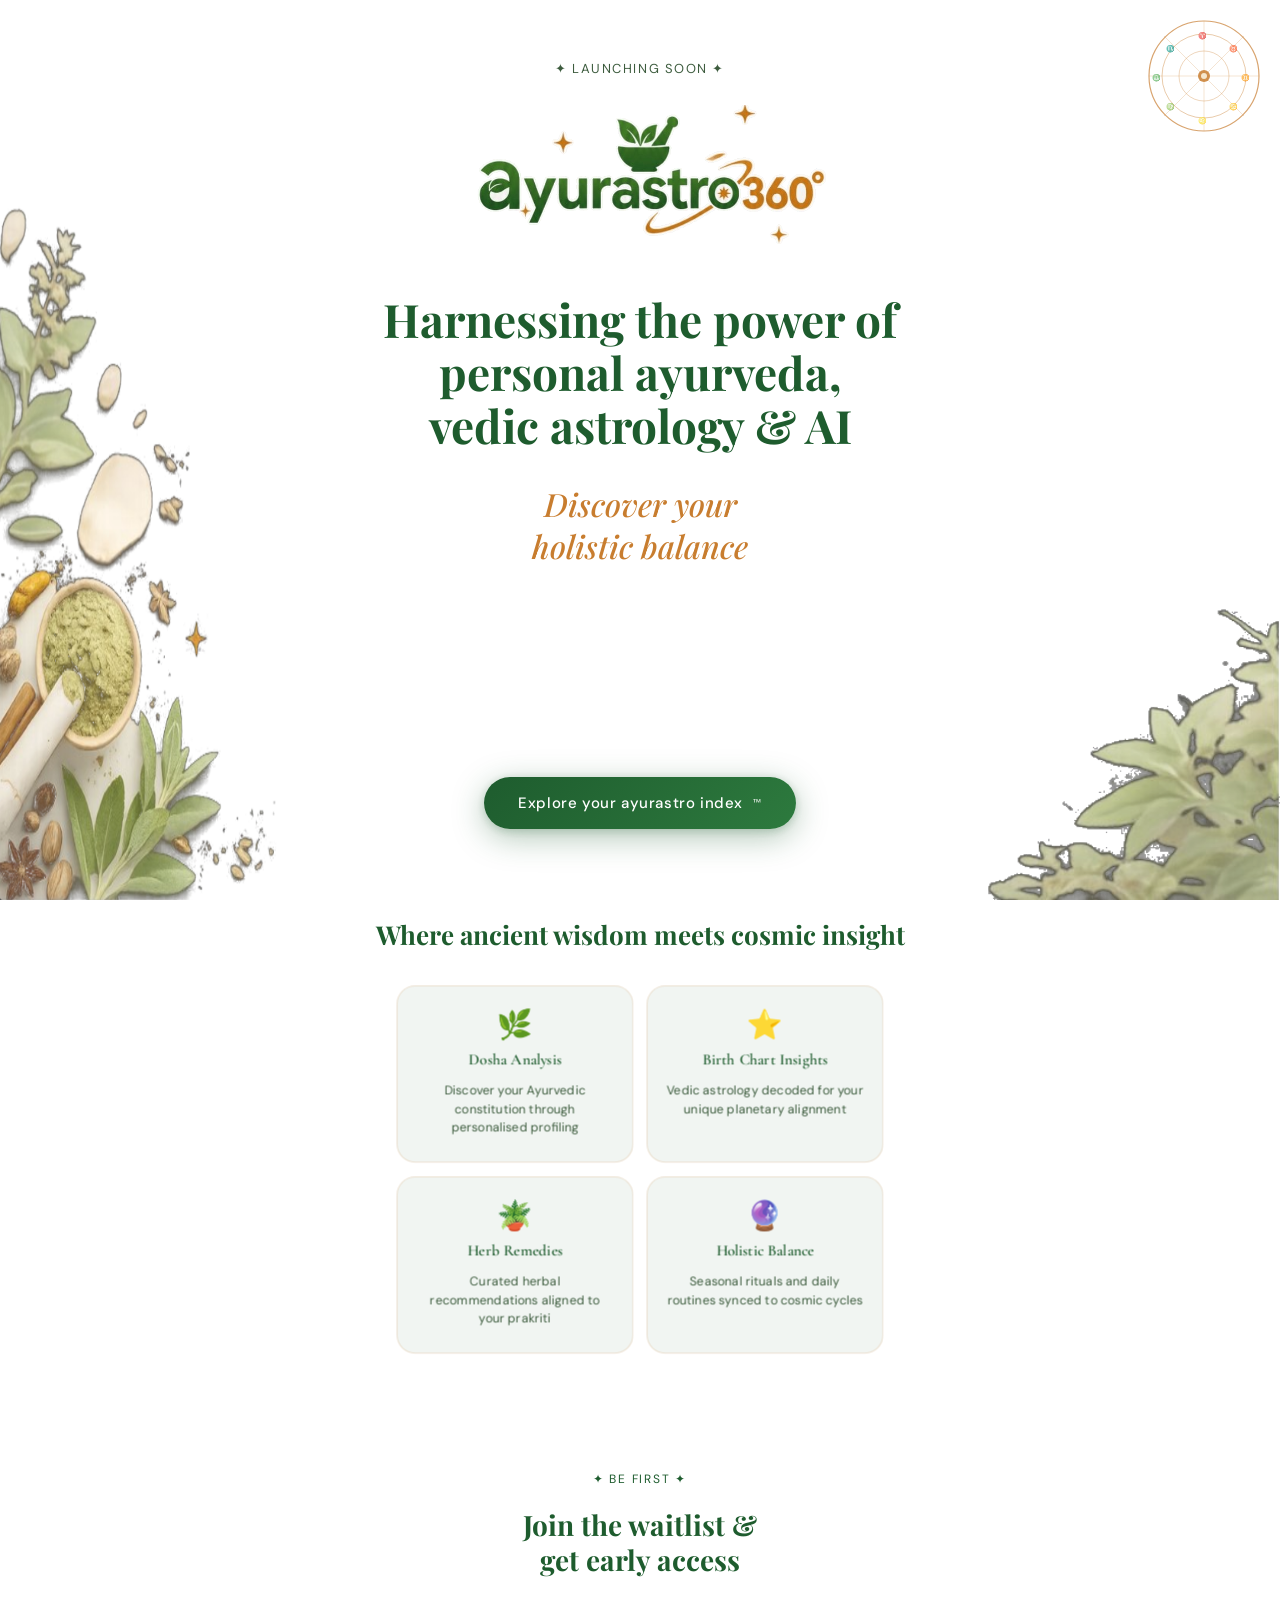
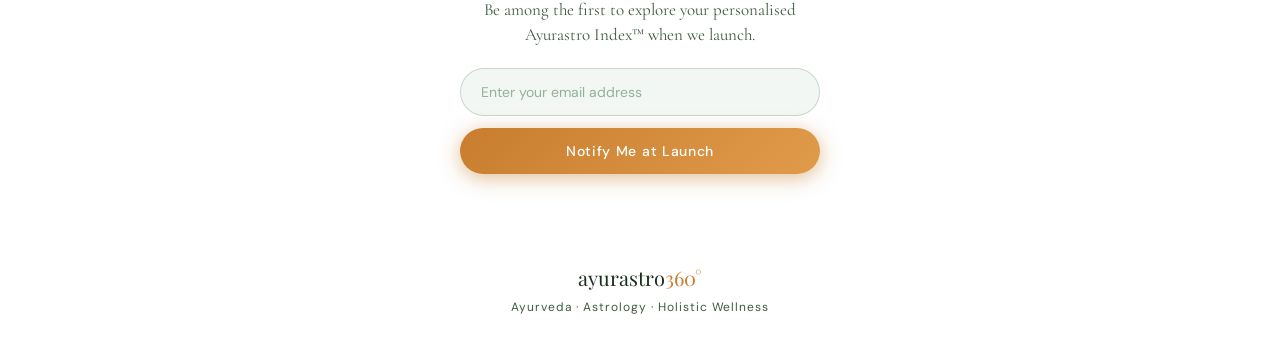
==== index.html @ b3f322e7 ""Clean logo photo, removed white background and set blend mode to multiply for better integration wi" ====
<!DOCTYPE html>
<html lang="en">
<head>
  <meta charset="UTF-8" />
  <meta name="viewport" content="width=device-width, initial-scale=1.0" />
  <title>Ayurastro 360° — Launching Soon</title>
  <link rel="preconnect" href="https://fonts.googleapis.com" />
  <link rel="preconnect" href="https://fonts.gstatic.com" crossorigin />
  <link href="https://fonts.googleapis.com/css2?family=Playfair+Display:ital,wght@0,500;0,700;1,500&family=Cormorant+Garamond:wght@300;400;600&family=DM+Sans:wght@300;400;500&display=swap" rel="stylesheet" />
  <style>
    *, *::before, *::after { box-sizing: border-box; margin: 0; padding: 0; }
    :root {
      --green-deep: #1e5c2e; --green-mid: #2d7a3e; --green-light: #4a9e5c;
      --gold: #c87d2f; --gold-light: #e09b4a; --gold-pale: #f5e6cc;
      --cream: #f8f4ed; --cream-dark: #ede8df; --text-dark: #1a2e1c; --text-mid: #3d5c3e;
    }
    html { scroll-behavior: smooth; }
    html, body { background: #ffffff; }
    body { font-family: 'DM Sans', sans-serif; background: #ffffff; color: var(--text-dark); min-height: 100vh; overflow-x: hidden; }

  .plant-decoration {
  position: fixed;
  bottom: 0;
  right: 0;
  width: 300px;
  height: auto;
  pointer-events: none;
  z-index: 2;
  opacity: 0.9;
}

.herbs-left {
  position: fixed;
  bottom: 0;
  left: 0;
  width: 280px;
  height: auto;
  pointer-events: none;
  z-index: 2;
  opacity: 0.92;
}

    .hero { position: relative; min-height: auto; display: flex; flex-direction: column; align-items: center; justify-content: flex-start; padding: 0; background: #ffffff; }
    @keyframes fadeSlideIn { from { opacity: 0; transform: scale(0.95) translateY(10px); } to { opacity: 1; transform: scale(1) translateY(0); } }
    .hero-content { position: relative; z-index: 10; display: flex; flex-direction: column; align-items: center; text-align: center; padding: 60px 40px 140px; max-width: 600px; width: 100%; background: #ffffff; }
    .launching-badge { font-family: 'DM Sans', sans-serif; font-size: 13px; font-weight: 400; letter-spacing: 0.12em; color: var(--text-mid); text-transform: uppercase; margin-bottom: 28px; opacity: 0; animation: fadeUp 0.8s ease 0.4s forwards; }
    .logo-area { display: flex; flex-direction: column; align-items: center; gap: 6px; margin-bottom: 36px; background: transparent; opacity: 0; animation: fadeUp 0.9s ease 0.6s forwards; }
    .logo-photo { width: 100%; max-width: 420px; height: auto; display: block; mix-blend-mode: multiply; background: transparent; }
    .headline { font-family: 'Playfair Display', serif; font-size: clamp(30px, 7vw, 46px); font-weight: 700; line-height: 1.15; color: var(--green-deep); margin-bottom: 32px; opacity: 0; animation: fadeUp 0.9s ease 0.8s forwards; }
    .divider { display: flex; align-items: center; gap: 12px; margin-bottom: 28px; opacity: 0; animation: fadeUp 0.9s ease 1s forwards; }
    .divider-line { width: 60px; height: 1px; background: linear-gradient(90deg, transparent, var(--gold), transparent); }
    .divider-diamond { color: var(--gold); font-size: 16px; }
    .subheadline { font-family: 'Playfair Display', serif; font-size: clamp(22px, 5vw, 32px); font-weight: 500; font-style: italic; color: var(--gold); margin-bottom: 50px; line-height: 1.3; opacity: 0; animation: fadeUp 0.9s ease 1.1s forwards; }
    .cta-wrap { position: sticky; bottom: 0; width: 100%; padding: 20px 30px 28px; background:  transparent; display: flex; justify-content: center; z-index: 20; opacity: 0; animation: fadeUp 0.9s ease 1.5s forwards; }
    .cta-btn { display: inline-flex; align-items: center; gap: 10px; background: linear-gradient(135deg, var(--green-deep) 0%, var(--green-mid) 100%); color: #fff; font-family: 'DM Sans', sans-serif; font-size: 15px; font-weight: 500; letter-spacing: 0.04em; padding: 16px 34px; border-radius: 50px; border: none; cursor: pointer; text-decoration: none; transition: transform 0.2s ease, box-shadow 0.2s ease; box-shadow: 0 8px 32px rgba(30, 92, 46, 0.35), 0 2px 8px rgba(30,92,46,0.2); white-space: nowrap; }
    .cta-btn:hover { transform: translateY(-2px) scale(1.02); box-shadow: 0 12px 40px rgba(30, 92, 46, 0.45), 0 4px 12px rgba(30,92,46,0.25); }
    .cta-btn:active { transform: translateY(0) scale(0.99); }
    .cta-btn .tm { font-size: 10px; vertical-align: super; opacity: 0.8; }
    .features { background: #ffffff; padding: 60px 30px; display: flex; flex-direction: column; gap: 36px; align-items: center; }
    .features-title { font-family: 'Playfair Display', serif; font-size: 26px; font-weight: 700; color: var(--green-deep); text-align: center; }
    .feature-grid { display: grid; grid-template-columns: 1fr 1fr; gap: 20px; width: 100%; max-width: 480px; }
    .feature-card { background: rgba(30,92,46,0.06); border: 1px solid rgba(200,125,47,0.18); border-radius: 18px; padding: 24px 18px; display: flex; flex-direction: column; align-items: center; gap: 10px; text-align: center; backdrop-filter: blur(8px); transition: transform 0.2s ease, box-shadow 0.2s ease; }
    .feature-card { background: rgba(30,92,46,0.06); border: 1px solid rgba(200,125,47,0.18); border-radius: 18px; padding: 24px 18px; display: flex; flex-direction: column; align-items: center; gap: 10px; text-align: center; backdrop-filter: blur(8px); transition: transform 0.2s ease, box-shadow 0.2s ease; transform: scale(1.03); }
    .feature-card:hover { transform: translateY(-3px) scale(1.03); box-shadow: 0 8px 30px rgba(30,92,46,0.10); }
    .feature-icon { font-size: 28px; line-height: 1; }
    .feature-name { font-family: 'Cormorant Garamond', serif; font-size: 15px; font-weight: 600; color: var(--green-deep); line-height: 1.3; }
    .feature-desc { font-size: 12px; color: var(--text-mid); line-height: 1.5; }
    .notify-section { background: #ffffff; padding: 60px 30px; display: flex; flex-direction: column; align-items: center; gap: 20px; text-align: center; position: relative; overflow: hidden; }
    .notify-eyebrow { font-family: 'DM Sans', sans-serif; font-size: 12px; letter-spacing: 0.15em; text-transform: uppercase; color: var(--green-deep); position: relative; }
    .notify-title { font-family: 'Playfair Display', serif; font-size: 28px; font-weight: 700; color: var(--green-deep); line-height: 1.25; position: relative; }
    .notify-subtitle { font-family: 'Cormorant Garamond', serif; font-size: 17px; color: var(--text-mid); line-height: 1.5; max-width: 340px; position: relative; }
    .email-form { display: flex; flex-direction: column; gap: 12px; width: 100%; max-width: 360px; position: relative; }
    .email-input { width: 100%; padding: 14px 20px; border-radius: 50px; border: 1.5px solid rgba(30,92,46,0.2); background: rgba(30,92,46,0.05); color: var(--text-dark); font-family: 'DM Sans', sans-serif; font-size: 14px; outline: none; transition: border-color 0.2s ease, background 0.2s ease; }
    .email-input::placeholder { color: rgba(30,92,46,0.45); }
    .email-input:focus { border-color: var(--gold-light); background: rgba(30,92,46,0.08); }
    .notify-btn { width: 100%; padding: 14px 20px; border-radius: 50px; border: none; background: linear-gradient(135deg, var(--gold) 0%, var(--gold-light) 100%); color: #fff; font-family: 'DM Sans', sans-serif; font-size: 14px; font-weight: 500; letter-spacing: 0.05em; cursor: pointer; transition: transform 0.2s ease, box-shadow 0.2s ease; box-shadow: 0 4px 20px rgba(200,125,47,0.5); }
    .notify-btn:hover { transform: translateY(-2px); box-shadow: 0 8px 28px rgba(200,125,47,0.6); }
    footer { background: #ffffff; padding: 30px; text-align: center; }
    .footer-logo { font-family: 'Playfair Display', serif; font-size: 20px; color: var(--white); margin-bottom: 8px; }
    .footer-logo span { color: var(--gold); }
    .footer-tagline { font-size: 12px; color: var(--text-mid); letter-spacing: 0.08em; }
    @keyframes fadeUp { from { opacity: 0; transform: translateY(20px); } to { opacity: 1; transform: translateY(0); } }

    /* Astro wheel */
    .astro-svg { position: absolute; top: 16px; right: 16px; width: 120px; height: 120px; z-index: 3; opacity: 0; animation: fadeSlideIn 1.4s ease 0.6s forwards; }

    /* Sparkles */
    .sparkle-field { position: absolute; inset: 0; z-index: 3; pointer-events: none; overflow: hidden; }
    .sp { position: absolute; opacity: 0; }
    .sp:nth-child(1) { top: 22%; left: 18%; animation: spFloat 3s ease 0.2s infinite; }
    .sp:nth-child(2) { top: 15%; right: 28%; animation: spFloat 3.5s ease 0.9s infinite; }
    .sp:nth-child(3) { top: 38%; right: 12%; animation: spFloat 4s ease 1.6s infinite; }
    .sp:nth-child(4) { top: 55%; left: 8%; animation: spFloat 3.2s ease 0.5s infinite; }
    @keyframes spFloat { 0%, 100% { opacity: 0; transform: translateY(0) scale(0.6); } 40% { opacity: 1; transform: translateY(-8px) scale(1); } 70% { opacity: 0.6; } }

    /* =========================
   MOBILE RESPONSIVE
   ========================= */

@media (max-width: 768px) {

  .hero-content {
    padding: 40px 20px 120px;
    max-width: 100%;
  }

  .logo-photo {
    max-width: 280px;
  }

  .headline {
    font-size: 34px;
    margin-bottom: 20px;
  }

  .subheadline {
    font-size: 22px;
    margin-bottom: 32px;
  }

  .launching-badge {
    font-size: 11px;
    margin-bottom: 20px;
  }

  /* Hide large decorative elements */
  .astro-svg {
    width: 80px;
    height: 80px;
    top: 10px;
    right: 10px;
    opacity: 0.35;
  }

  .herbs-left {
    max-width: 120px;
    height: auto;
    opacity: 0.4;
  }

  .plant-decoration {
    max-width: 120px;
    height: auto;
    opacity: 0.4;
  }

  .feature-grid {
    grid-template-columns: 1fr;
    max-width: 100%;
  }

  .feature-card {
    padding: 18px;
  }

  .features,
  .notify-section {
    padding: 50px 20px;
  }

  .notify-title {
    font-size: 24px;
  }

  .notify-subtitle {
    font-size: 16px;
  }

  .cta-wrap {
    padding: 15px;
  }

  .cta-btn {
    width: 100%;
    max-width: 320px;
    justify-content: center;
    padding: 16px;
    font-size: 14px;
  }

  .email-form {
    max-width: 100%;
  }
}

/* Extra Small Phones */
@media (max-width: 480px) {

  .hero-content {
    padding: 30px 16px 100px;
  }

  .logo-photo {
    max-width: 220px;
  }

  .headline {
    font-size: 28px;
  }

  .subheadline {
    font-size: 18px;
  }

  .divider-line {
    width: 40px;
  }

  .herbs-left,
  .plant-decoration {
    display: none;
  }

  .astro-svg {
    width: 60px;
    height: 60px;
  }
}

/* Tablets */
@media (max-width: 768px) {

  .herbs-left {
    width: 180px;
    left: -40px;
    opacity: 0.7;
  }

  .plant-decoration {
    width: 180px;
    right: -40px;
    opacity: 0.7;
  }

  .hero-content {
    padding: 40px 20px 120px;
    max-width: 100%;
  }

  .logo-photo {
    max-width: 280px;
  }
}

/* Phones */
@media (max-width: 480px) {

  .herbs-left {
    width: 120px;
    left: -35px;
    bottom: 0;
    opacity: 0.55;
  }

  .plant-decoration {
    width: 120px;
    right: -35px;
    bottom: 0;
    opacity: 0.55;
  }

  .hero-content {
    padding: 30px 16px 100px;
  }

  .logo-photo {
    max-width: 220px;
  }

  .headline {
    font-size: 28px;
  }

  .subheadline {
    font-size: 18px;
  }
}
  </style>
</head>
<body>


<section class="hero">

  <svg class="astro-svg" viewBox="0 0 120 120" fill="none" xmlns="http://www.w3.org/2000/svg">
    <circle cx="60" cy="60" r="55" stroke="#c87d2f" stroke-width="1.2" fill="none" opacity="0.7"/>
    <circle cx="60" cy="60" r="42" stroke="#c87d2f" stroke-width="0.8" fill="none" opacity="0.5"/>
    <circle cx="60" cy="60" r="25" stroke="#c87d2f" stroke-width="0.8" fill="none" opacity="0.4"/>
    <line x1="60" y1="5" x2="60" y2="115" stroke="#c87d2f" stroke-width="0.6" opacity="0.35"/>
    <line x1="5" y1="60" x2="115" y2="60" stroke="#c87d2f" stroke-width="0.6" opacity="0.35"/>
    <line x1="20" y1="20" x2="100" y2="100" stroke="#c87d2f" stroke-width="0.6" opacity="0.35"/>
    <line x1="100" y1="20" x2="20" y2="100" stroke="#c87d2f" stroke-width="0.6" opacity="0.35"/>
    <circle cx="60" cy="60" r="6" fill="#c87d2f" opacity="0.85"/>
    <circle cx="60" cy="60" r="3" fill="#f5e6cc"/>
    <text x="54" y="22" font-size="7" fill="#c87d2f" opacity="0.7" font-family="serif">♈</text>
    <text x="85" y="35" font-size="7" fill="#c87d2f" opacity="0.7" font-family="serif">♉</text>
    <text x="97" y="64" font-size="7" fill="#c87d2f" opacity="0.7" font-family="serif">♊</text>
    <text x="85" y="93" font-size="7" fill="#c87d2f" opacity="0.7" font-family="serif">♋</text>
    <text x="54" y="107" font-size="7" fill="#c87d2f" opacity="0.7" font-family="serif">♌</text>
    <text x="22" y="93" font-size="7" fill="#c87d2f" opacity="0.7" font-family="serif">♍</text>
    <text x="8" y="64" font-size="7" fill="#c87d2f" opacity="0.7" font-family="serif">♎</text>
    <text x="22" y="35" font-size="7" fill="#c87d2f" opacity="0.7" font-family="serif">♏</text>
  </svg>

  <div class="sparkle-field">
    <svg class="sp" width="14" height="14" viewBox="0 0 14 14"><path d="M7 0L8 6L14 7L8 8L7 14L6 8L0 7L6 6Z" fill="#c87d2f"/></svg>
    <svg class="sp" width="10" height="10" viewBox="0 0 14 14"><path d="M7 0L8 6L14 7L8 8L7 14L6 8L0 7L6 6Z" fill="#c87d2f"/></svg>
    <svg class="sp" width="12" height="12" viewBox="0 0 14 14"><path d="M7 0L8 6L14 7L8 8L7 14L6 8L0 7L6 6Z" fill="#4a9e5c"/></svg>
    <svg class="sp" width="8" height="8" viewBox="0 0 14 14"><path d="M7 0L8 6L14 7L8 8L7 14L6 8L0 7L6 6Z" fill="#c87d2f"/></svg>
  </div>

  <div class="hero-content">
    <p class="launching-badge">✦ Launching Soon ✦</p>

    <div class="logo-area">
      <img src="main_logo_nobg.png" class="logo-photo" />
    </div>

    <h1 class="headline">Harnessing the power of personal ayurveda, vedic astrology &amp; AI</h1>

    <p class="subheadline">Discover your<br>holistic balance</p>
  </div>

  <div class="cta-wrap">
    <a href="#notify" class="cta-btn">
      Explore your ayurastro index<span class="tm">™</span>
    </a>
  </div>

</section>

<section class="features">
  <h2 class="features-title">Where ancient wisdom meets cosmic insight</h2>
  <div class="feature-grid">
    <div class="feature-card">
      <div class="feature-icon">🌿</div>
      <div class="feature-name">Dosha Analysis</div>
      <div class="feature-desc">Discover your Ayurvedic constitution through personalised profiling</div>
    </div>
    <div class="feature-card">
      <div class="feature-icon">⭐</div>
      <div class="feature-name">Birth Chart Insights</div>
      <div class="feature-desc">Vedic astrology decoded for your unique planetary alignment</div>
    </div>
    <div class="feature-card">
      <div class="feature-icon">🪴</div>
      <div class="feature-name">Herb Remedies</div>
      <div class="feature-desc">Curated herbal recommendations aligned to your prakriti</div>
    </div>
    <div class="feature-card">
      <div class="feature-icon">🔮</div>
      <div class="feature-name">Holistic Balance</div>
      <div class="feature-desc">Seasonal rituals and daily routines synced to cosmic cycles</div>
    </div>
  </div>
</section>

<section class="notify-section" id="notify">
  <p class="notify-eyebrow">✦ Be First ✦</p>
  <h2 class="notify-title">Join the waitlist &amp;<br>get early access</h2>
  <p class="notify-subtitle">Be among the first to explore your personalised Ayurastro Index™ when we launch.</p>
  <div class="email-form">
    <input class="email-input" type="email" placeholder="Enter your email address" />
    <button class="notify-btn">Notify Me at Launch</button>
  </div>
</section>

<footer>
  <div class="footer-logo">ayurastro<span>360°</span></div>
  <p class="footer-tagline">Ayurveda · Astrology · Holistic Wellness</p>
</footer>
<img 
  src="plant_nobg.png" 
  class="plant-decoration" 
  alt="" 
/>
<img 
  src="herbs left.png" 
  class="herbs-left" 
  alt=""
/>
</body>
</html>
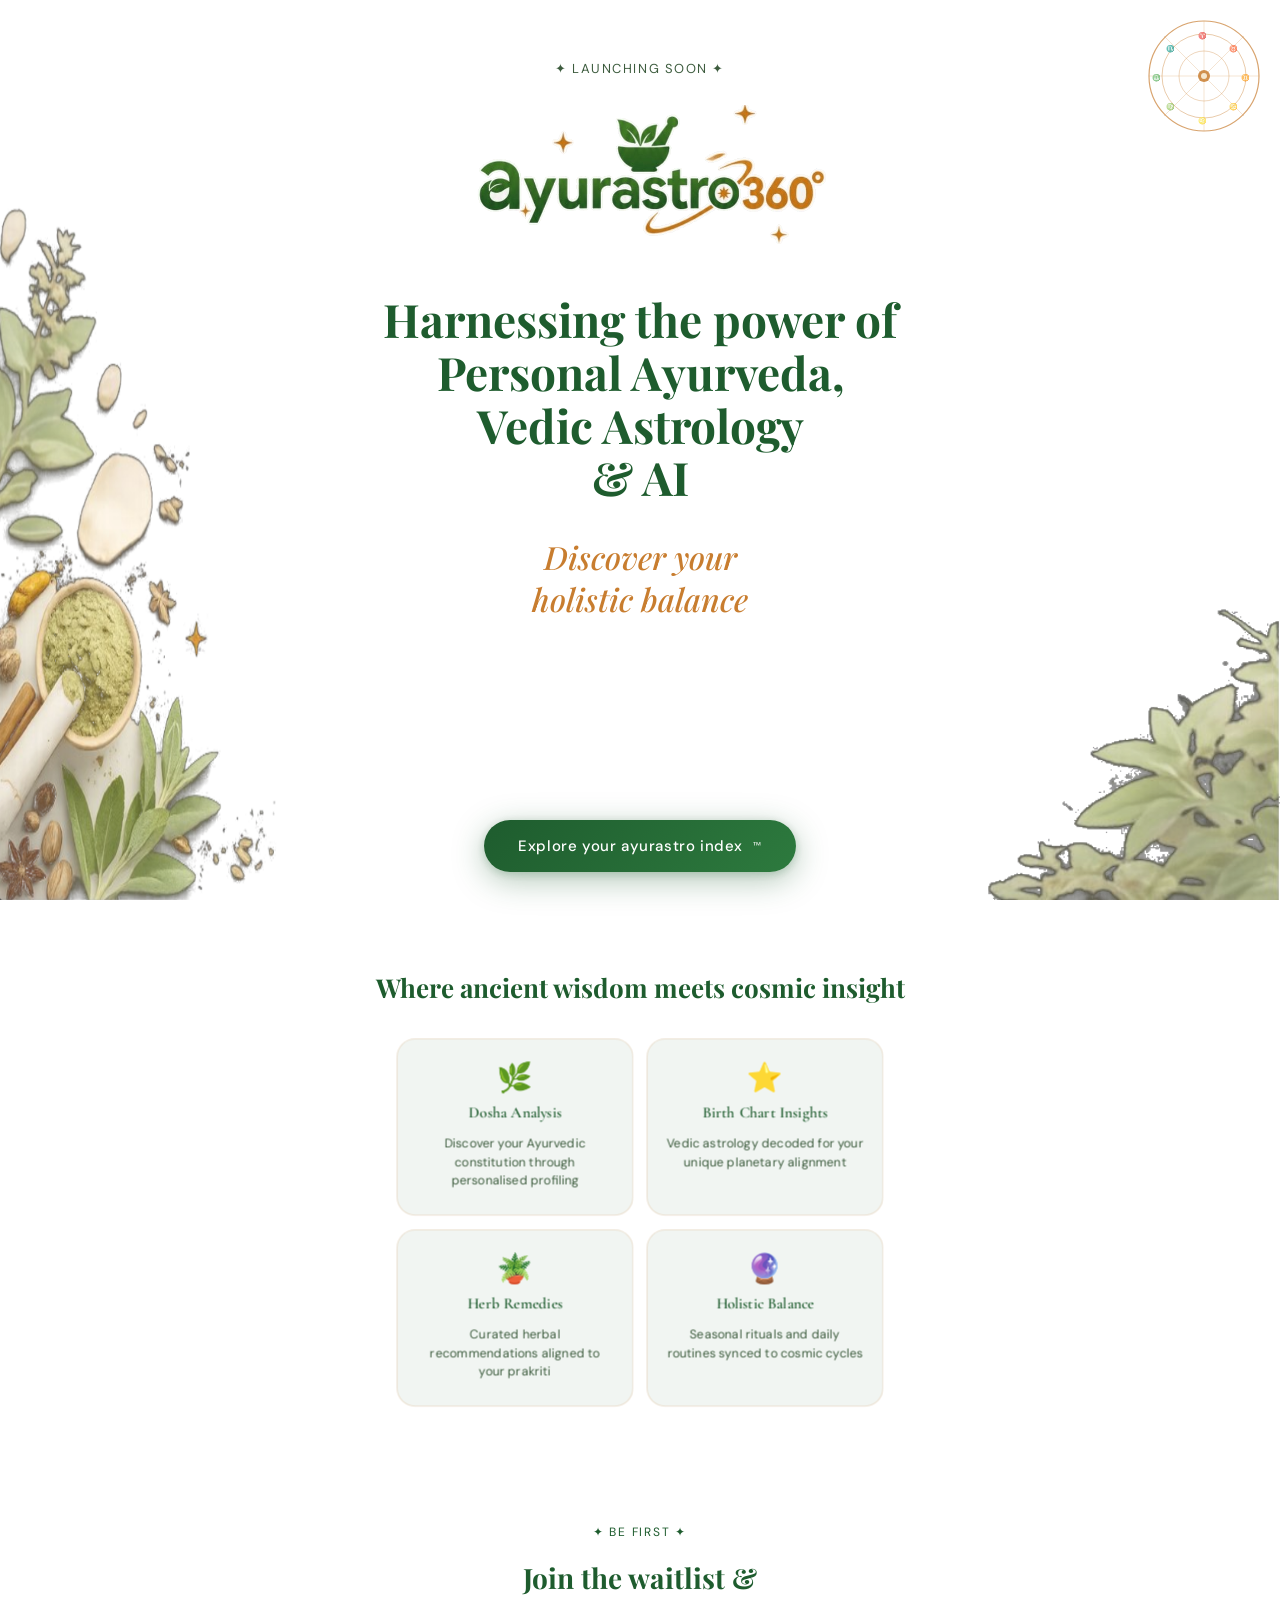
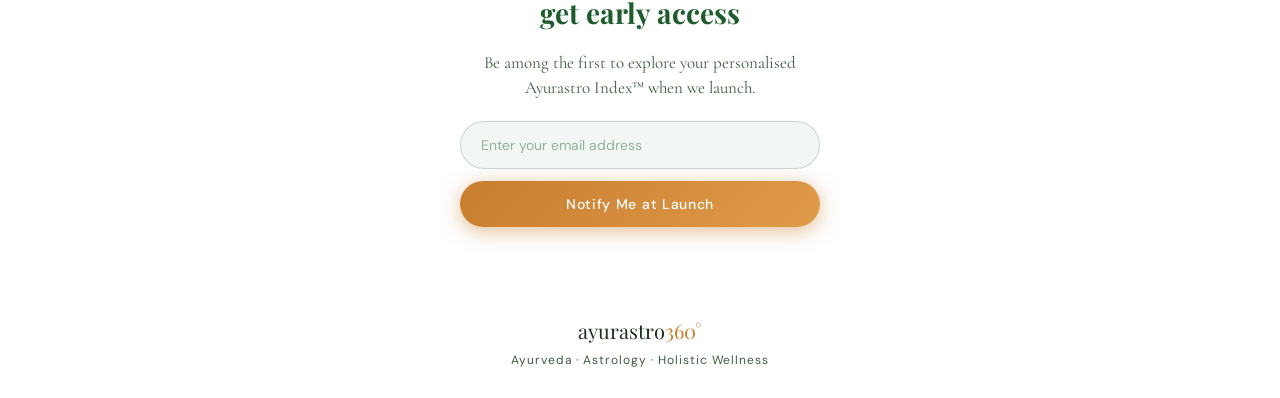
==== commit 233a6afd: ""Changed the title"" ====
--- a/index.html
+++ b/index.html
@@ -316,7 +316,7 @@
       <img src="main_logo_nobg.png" class="logo-photo" />
     </div>
 
-    <h1 class="headline">Harnessing the power of personal ayurveda, vedic astrology &amp; AI</h1>
+    <h1 class="headline">Harnessing the power of<br>Personal Ayurveda, Vedic Astrology <br> & AI</h1>
 
     <p class="subheadline">Discover your<br>holistic balance</p>
   </div>
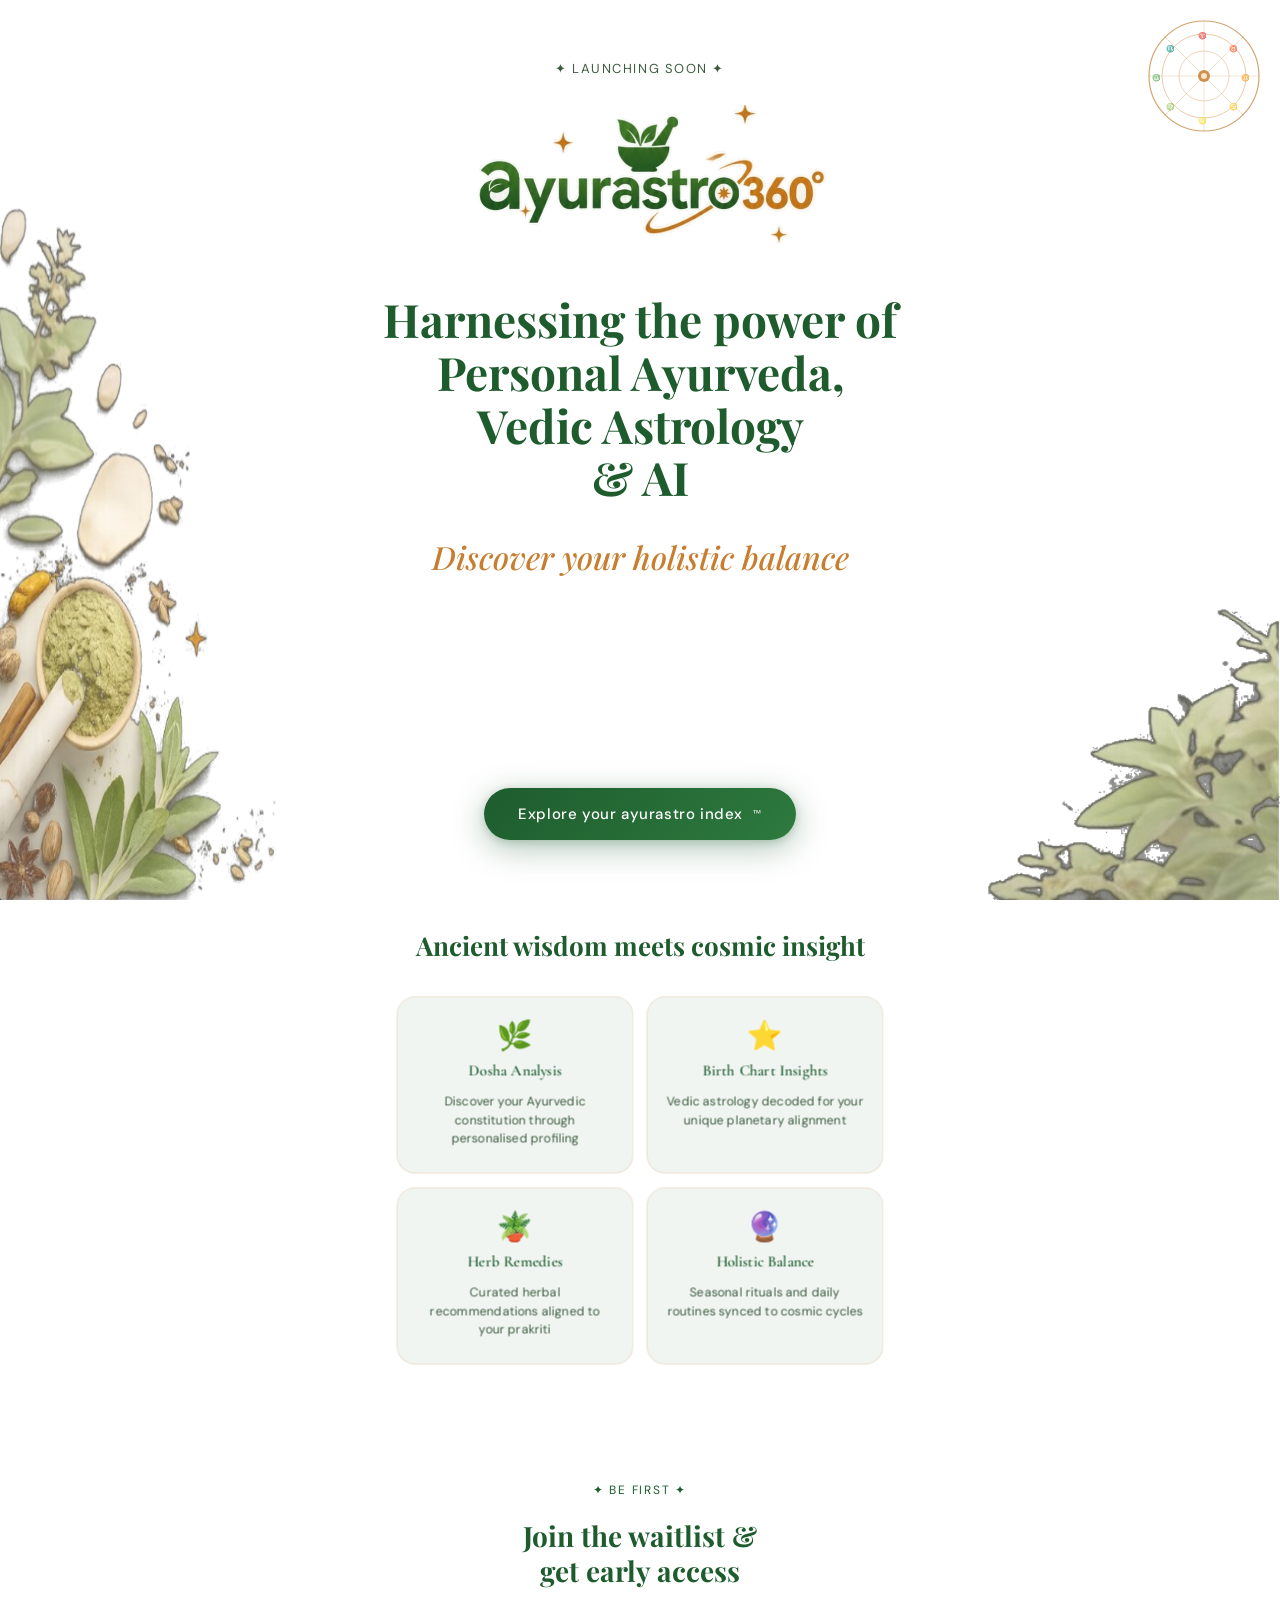
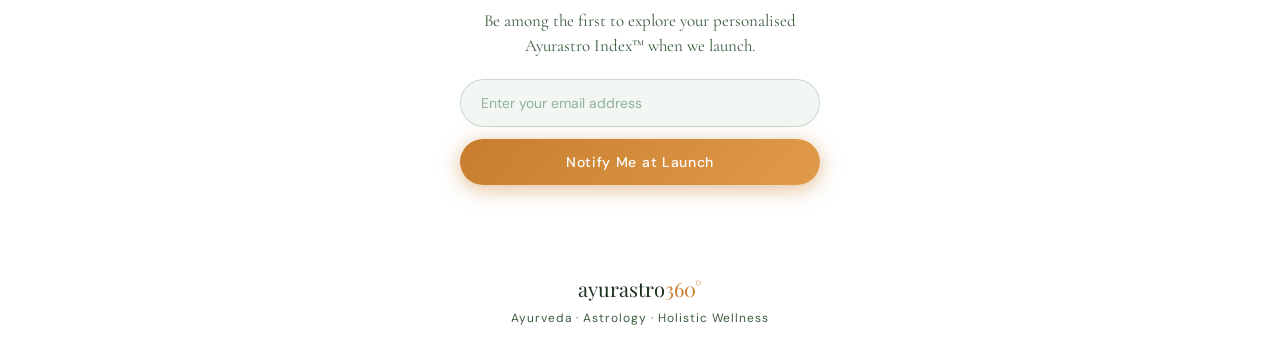
==== commit 7c09e116: "Made edits in the wordings" ====
--- a/index.html
+++ b/index.html
@@ -316,9 +316,9 @@
       <img src="main_logo_nobg.png" class="logo-photo" />
     </div>
 
-    <h1 class="headline">Harnessing the power of<br>Personal Ayurveda, Vedic Astrology <br> & AI</h1>
-
-    <p class="subheadline">Discover your<br>holistic balance</p>
+    <h1 class="headline">Harnessing the power of<br>Personal Ayurveda,<br> Vedic Astrology <br> & AI</h1>
+
+    <p class="subheadline">Discover your holistic balance</p>
   </div>
 
   <div class="cta-wrap">
@@ -330,7 +330,7 @@
 </section>
 
 <section class="features">
-  <h2 class="features-title">Where ancient wisdom meets cosmic insight</h2>
+  <h2 class="features-title">Ancient wisdom meets cosmic insight</h2>
   <div class="feature-grid">
     <div class="feature-card">
       <div class="feature-icon">🌿</div>
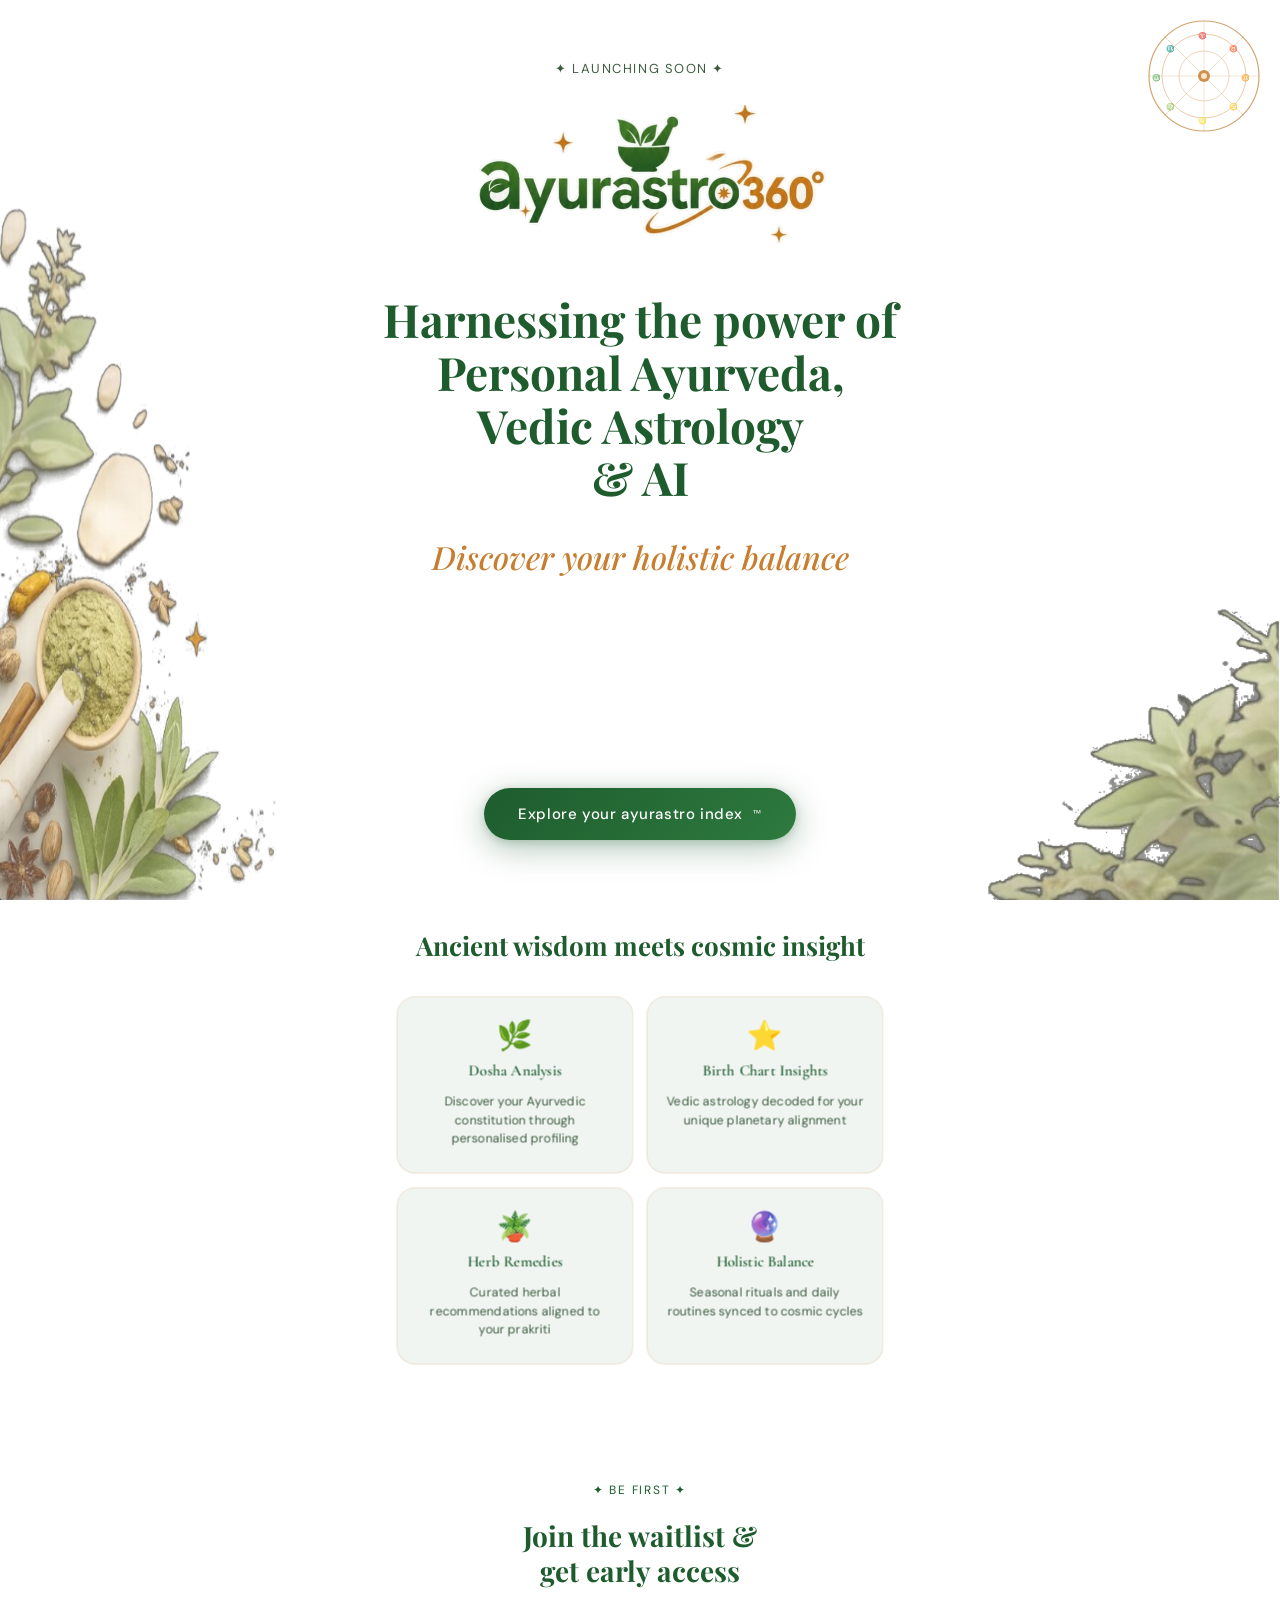
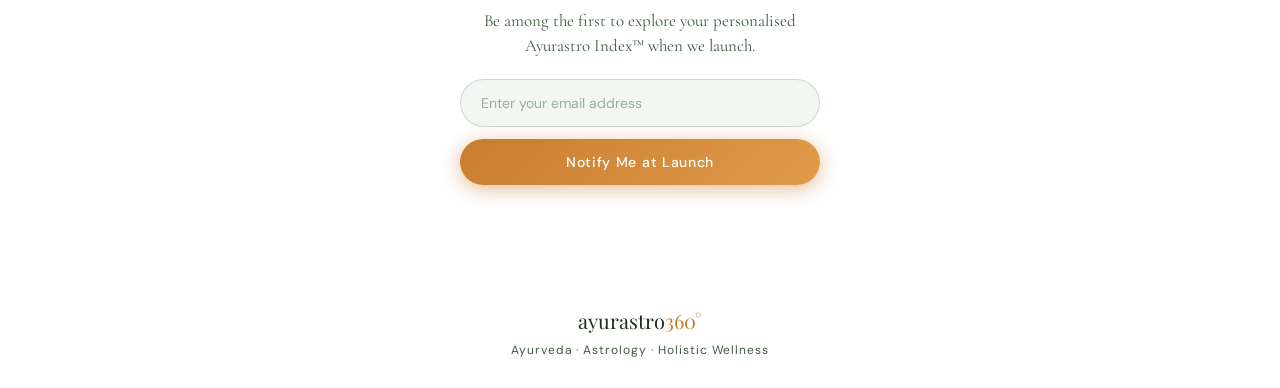
==== commit 87f70c19: ""Made notify button functioning"" ====
--- a/index.html
+++ b/index.html
@@ -275,6 +275,15 @@
     font-size: 18px;
   }
 }
+.notify-feedback {
+  font-family: 'DM Sans', sans-serif;
+  font-size: 13px;
+  text-align: center;
+  min-height: 20px;
+  transition: opacity 0.3s ease;
+}
+.notify-feedback.success { color: var(--green-mid); }
+.notify-feedback.error   { color: #c0392b; }
   </style>
 </head>
 <body>
@@ -360,9 +369,10 @@
   <h2 class="notify-title">Join the waitlist &amp;<br>get early access</h2>
   <p class="notify-subtitle">Be among the first to explore your personalised Ayurastro Index™ when we launch.</p>
   <div class="email-form">
-    <input class="email-input" type="email" placeholder="Enter your email address" />
-    <button class="notify-btn">Notify Me at Launch</button>
-  </div>
+  <input class="email-input" id="waitlistEmail" type="email" placeholder="Enter your email address" />
+  <button class="notify-btn" id="notifyBtn" onclick="handleNotify()">Notify Me at Launch</button>
+  <p class="notify-feedback" id="notifyFeedback"></p>
+</div>
 </section>
 
 <footer>
@@ -379,5 +389,64 @@
   class="herbs-left" 
   alt=""
 />
+
+<script>
+  async function handleNotify() {
+    const input = document.getElementById('waitlistEmail');
+    const btn   = document.getElementById('notifyBtn');
+    const fb    = document.getElementById('notifyFeedback');
+    const email = input.value.trim();
+
+    // Basic validation
+    if (!email || !/^[^\s@]+@[^\s@]+\.[^\s@]+$/.test(email)) {
+      fb.textContent = 'Please enter a valid email address.';
+      fb.className = 'notify-feedback error';
+      return;
+    }
+
+    btn.disabled = true;
+    btn.textContent = 'Saving…';
+    fb.textContent = '';
+    fb.className = 'notify-feedback';
+
+    try {
+      // ── Option A: Google Sheets via Apps Script ──────────────────────────
+      // Paste your Apps Script Web App URL below and uncomment:
+const SHEET_URL = 'https://script.google.com/macros/s/AKfycbwygRLkhxl6eTiSWN1vmkpmUHZK5oW-O1Q_sEUkxRg3YyiYZQ-8QI25DVRnkT2TQv3M/exec';
+      // await fetch(SHEET_URL, { method:'POST', body: JSON.stringify({ email }), mode:'no-cors' });
+
+      await fetch(SHEET_URL, {
+  method: 'POST',
+  body: JSON.stringify({ email }),
+  mode: 'no-cors'   // required for cross-origin Apps Script calls
+});
+
+// Also save locally to handle duplicate check on client side
+const list = JSON.parse(localStorage.getItem('ayurastro_waitlist') || '[]');
+list.push(email);
+localStorage.setItem('ayurastro_waitlist', JSON.stringify(list));
+      list.push(email);
+      localStorage.setItem('ayurastro_waitlist', JSON.stringify(list));
+
+      // Success state
+      input.value = '';
+      btn.textContent = '✦ You\'re on the list!';
+      btn.style.background = 'linear-gradient(135deg, var(--green-deep), var(--green-mid))';
+      fb.textContent = "We'll reach out when we launch 🌿";
+      fb.className = 'notify-feedback success';
+
+    } catch (err) {
+      btn.disabled = false;
+      btn.textContent = 'Notify Me at Launch';
+      fb.textContent = 'Something went wrong. Please try again.';
+      fb.className = 'notify-feedback error';
+    }
+  }
+
+  // Allow Enter key to submit
+  document.getElementById('waitlistEmail')
+    .addEventListener('keydown', e => { if (e.key === 'Enter') handleNotify(); });
+</script>
+
 </body>
 </html>
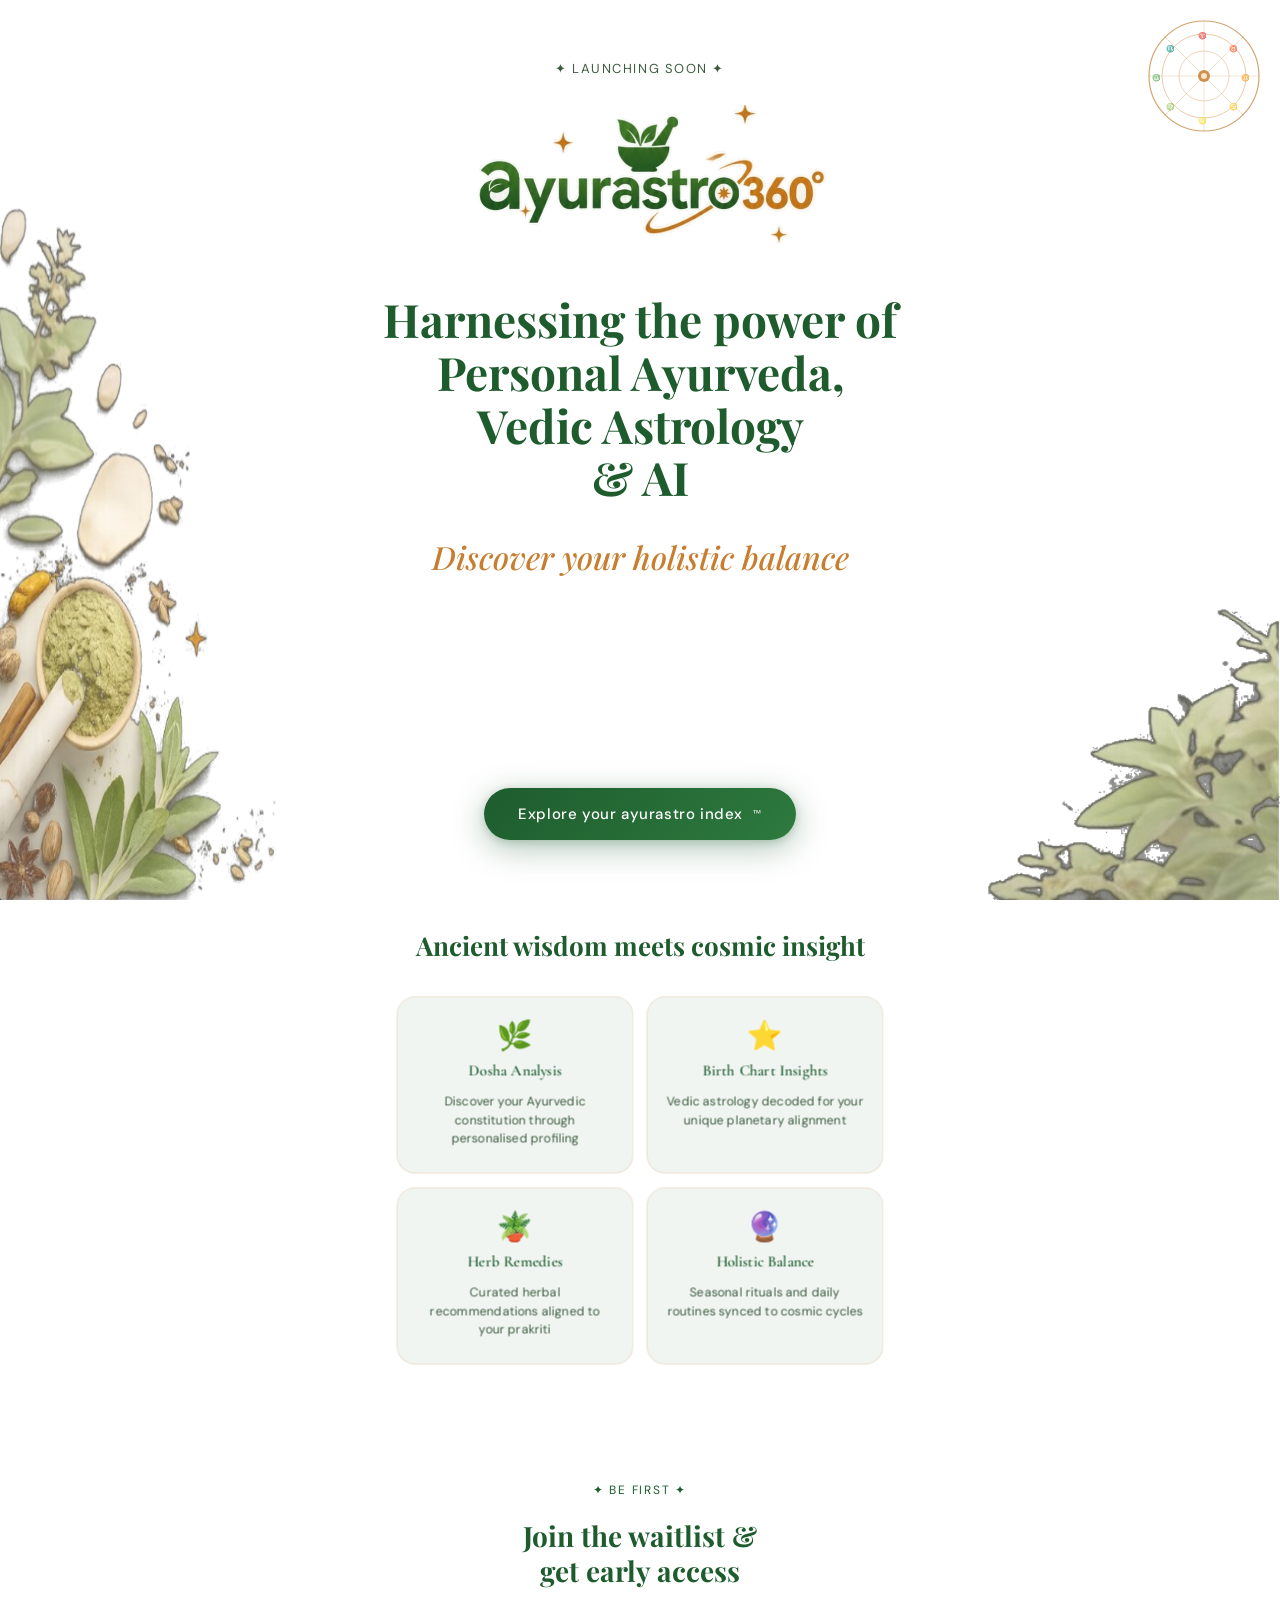
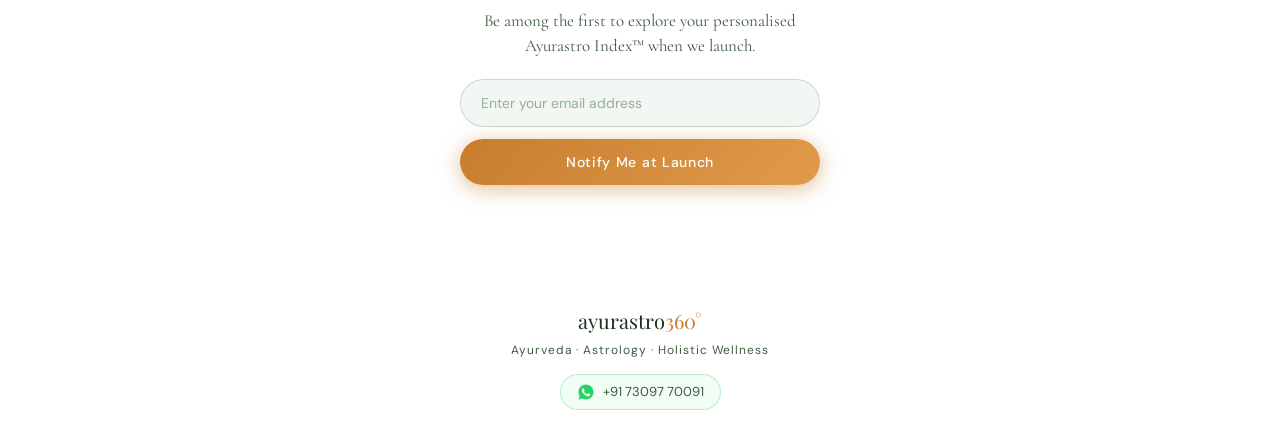
==== commit 86a2539f: "Added whatsapp icon and link to the footer of the index.html file." ====
--- a/index.html
+++ b/index.html
@@ -284,6 +284,41 @@
 }
 .notify-feedback.success { color: var(--green-mid); }
 .notify-feedback.error   { color: #c0392b; }
+
+.footer-contact {
+  margin-top: 16px;
+  display: flex;
+  align-items: center;
+  justify-content: center;
+  gap: 8px;
+}
+
+.whatsapp-link {
+  display: inline-flex;
+  align-items: center;
+  gap: 8px;
+  color: var(--text-mid);
+  font-family: 'DM Sans', sans-serif;
+  font-size: 13px;
+  text-decoration: none;
+  padding: 8px 16px;
+  border-radius: 50px;
+  border: 1px solid rgba(37, 211, 102, 0.3);
+  background: rgba(37, 211, 102, 0.06);
+  transition: background 0.2s ease, border-color 0.2s ease;
+}
+
+.whatsapp-link:hover {
+  background: rgba(37, 211, 102, 0.14);
+  border-color: rgba(37, 211, 102, 0.55);
+  color: #1a7c3e;
+}
+
+.whatsapp-icon {
+  width: 18px;
+  height: 18px;
+  flex-shrink: 0;
+}
   </style>
 </head>
 <body>
@@ -378,6 +413,15 @@
 <footer>
   <div class="footer-logo">ayurastro<span>360°</span></div>
   <p class="footer-tagline">Ayurveda · Astrology · Holistic Wellness</p>
+  <div class="footer-contact">
+    <a href="https://wa.me/917309770091" class="whatsapp-link" target="_blank" rel="noopener">
+      <svg class="whatsapp-icon" viewBox="0 0 24 24" fill="none" xmlns="http://www.w3.org/2000/svg">
+        <path d="M12 2C6.477 2 2 6.477 2 12c0 1.89.525 3.66 1.438 5.168L2 22l4.978-1.418A9.953 9.953 0 0012 22c5.523 0 10-4.477 10-10S17.523 2 12 2z" fill="#25D366"/>
+        <path d="M17.006 14.718c-.274-.137-1.617-.797-1.868-.888-.251-.091-.433-.137-.616.137-.182.274-.707.888-.866 1.07-.16.183-.319.206-.593.069-.274-.138-1.157-.426-2.204-1.36-.815-.727-1.365-1.625-1.525-1.899-.16-.274-.017-.423.12-.56.123-.122.274-.32.411-.48.137-.16.183-.274.274-.456.092-.183.046-.343-.023-.48-.068-.137-.616-1.485-.843-2.033-.222-.534-.449-.462-.616-.47-.16-.007-.343-.009-.525-.009-.183 0-.48.069-.731.343-.251.274-.96.938-.96 2.286s.983 2.652 1.12 2.835c.137.183 1.934 2.953 4.687 4.14.655.283 1.166.452 1.564.578.657.209 1.255.179 1.728.109.527-.079 1.617-.661 1.845-1.3.228-.638.228-1.185.16-1.3-.069-.114-.251-.183-.525-.32z" fill="white"/>
+      </svg>
+      +91 73097 70091
+    </a>
+  </div>
 </footer>
 <img 
   src="plant_nobg.png" 
